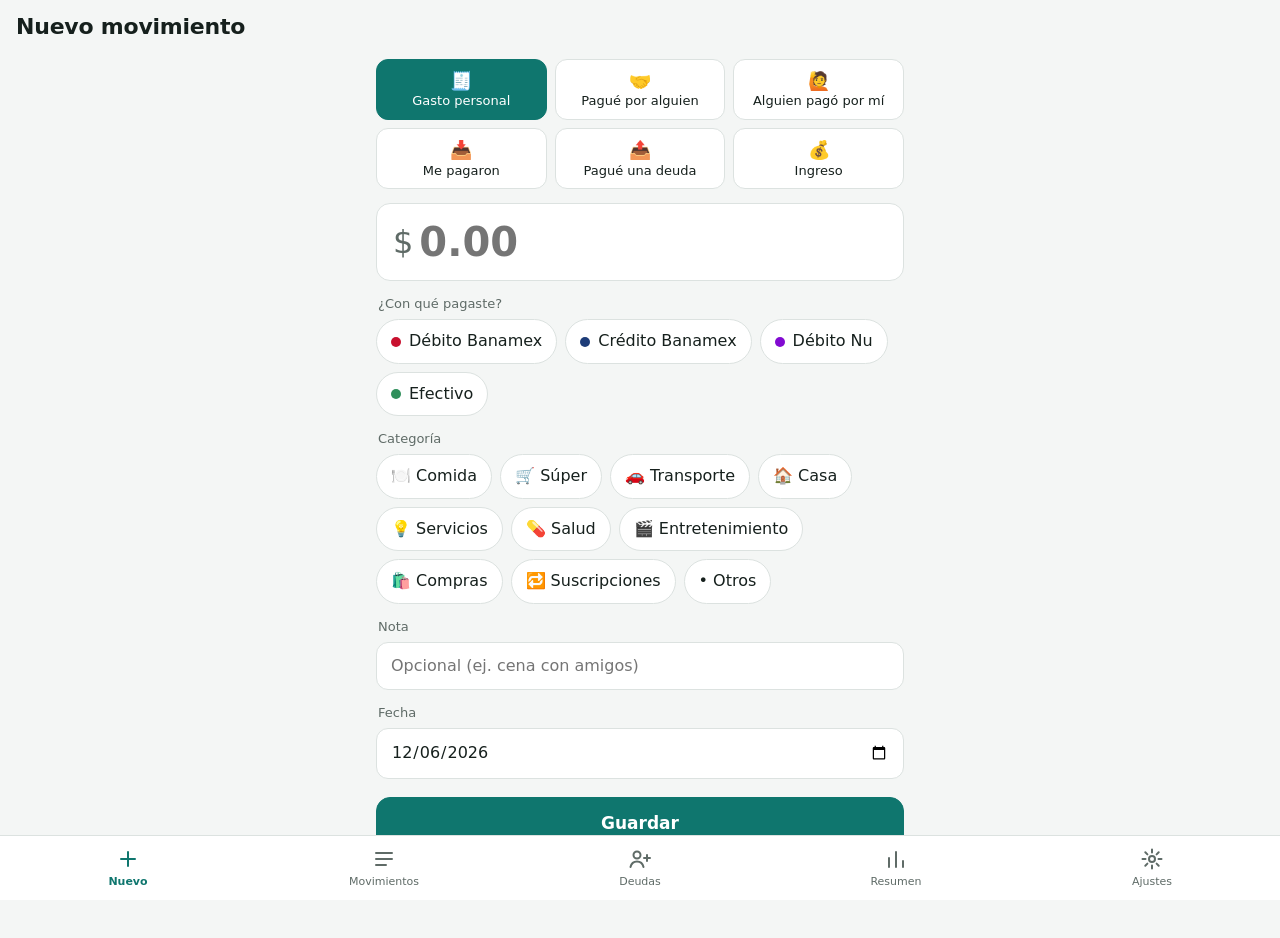
==== docs/index.html @ 3d006e3e "Agregar app Mis Finanzas (PWA) para registrar gastos, tarjetas y deudas Co-Authored-By: Claude Opus " ====
<!doctype html>
<html lang="es">
<head>
<meta charset="utf-8">
<meta name="viewport" content="width=device-width, initial-scale=1">
<meta name="robots" content="noindex, nofollow">
<title>Personal</title>
<meta http-equiv="refresh" content="0; url=finanzas/">
</head>
<body><a href="finanzas/">Abrir Mis Finanzas</a></body>
</html>
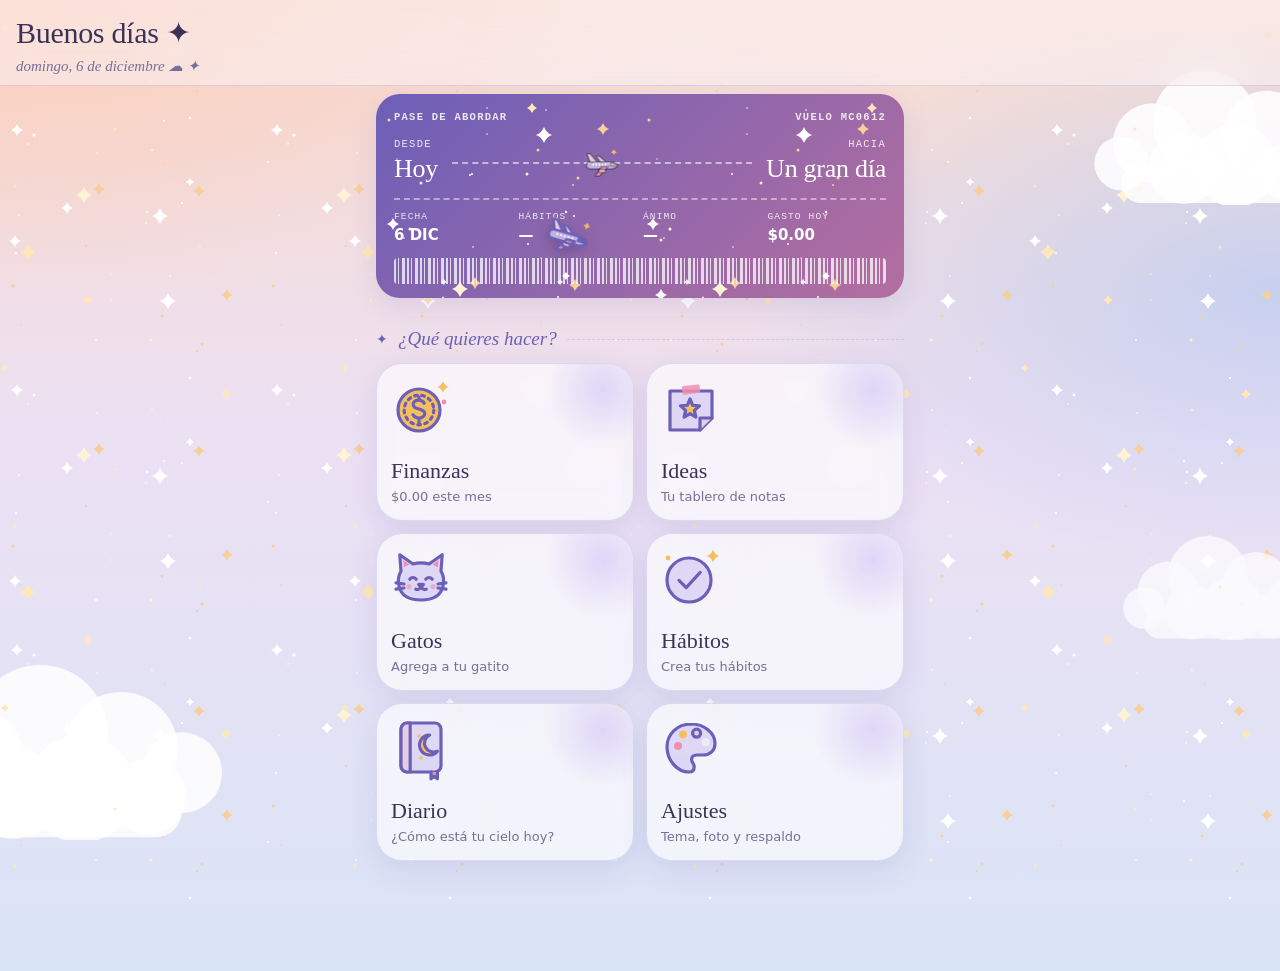
==== commit 7b2f2b41: "Convertir la app en Mi cielo: inicio con secciones, Ideas, Gatos, Hábitos y Diario - Pantalla de ini" ====
--- a/docs/index.html
+++ b/docs/index.html
@@ -1,11 +1,38 @@
 <!doctype html>
-<html lang="es">
+<html lang="es" data-root="./">
 <head>
 <meta charset="utf-8">
-<meta name="viewport" content="width=device-width, initial-scale=1">
+<meta name="viewport" content="width=device-width, initial-scale=1, viewport-fit=cover">
+<title>Mi cielo</title>
 <meta name="robots" content="noindex, nofollow">
-<title>Personal</title>
-<meta http-equiv="refresh" content="0; url=finanzas/">
+<meta name="theme-color" content="#efe6f3">
+<meta name="apple-mobile-web-app-capable" content="yes">
+<meta name="mobile-web-app-capable" content="yes">
+<meta name="apple-mobile-web-app-title" content="Mi cielo">
+<link rel="manifest" href="manifest.webmanifest">
+<link rel="icon" href="icon.svg" type="image/svg+xml">
+<link rel="apple-touch-icon" href="apple-touch-icon.png">
+<link rel="stylesheet" href="shared/base.css">
+<link rel="stylesheet" href="hub.css">
+<script src="shared/theme-early.js"></script>
 </head>
-<body><a href="finanzas/">Abrir Mis Finanzas</a></body>
+<body class="no-tabbar">
+<header class="topbar">
+  <div class="titles">
+    <h1 id="title">Hola</h1>
+    <p class="subtitle" id="subtitle"></p>
+  </div>
+</header>
+
+<main>
+  <section class="hero bp" id="hero" data-photo-card></section>
+
+  <h2>¿Qué quieres hacer?</h2>
+  <nav class="tiles" id="tiles" aria-label="Secciones"></nav>
+</main>
+
+<script src="shared/icons.js"></script>
+<script src="shared/core.js"></script>
+<script src="hub.js"></script>
+</body>
 </html>
--- a/docs/shared/base.css
+++ b/docs/shared/base.css
@@ -0,0 +1,711 @@
+/* ================= Temas =================
+   Cada tema define sus colores. "auto" usa Menta de día y
+   Medianoche si el iPhone está en modo oscuro (ver app.js). */
+:root,
+[data-theme="menta"] {
+  --bg: #eef7f4;
+  --glow-1: rgba(52, 211, 153, .28);
+  --glow-2: rgba(45, 212, 191, .22);
+  --surface: rgba(255, 255, 255, .82);
+  --surface-solid: #ffffff;
+  --surface-2: #e2f0eb;
+  --text: #12302a;
+  --muted: #557069;
+  --border: rgba(18, 48, 42, .10);
+  --accent: #0f766e;
+  --accent-2: #14917f;
+  --accent-contrast: #ffffff;
+  --accent-soft: #d3efe7;
+  --out: #b42318;
+  --in: #157f3d;
+  --warn: #9a5b00;
+  --shadow: 0 6px 24px rgba(15, 118, 110, .10);
+  color-scheme: light;
+}
+[data-theme="sakura"] {
+  --bg: #fff3f6;
+  --glow-1: rgba(249, 168, 192, .40);
+  --glow-2: rgba(253, 205, 170, .35);
+  --surface: rgba(255, 255, 255, .82);
+  --surface-solid: #ffffff;
+  --surface-2: #fde5ec;
+  --text: #3d1d2a;
+  --muted: #8a5d6d;
+  --border: rgba(61, 29, 42, .10);
+  --accent: #c93d68;
+  --accent-2: #e5658f;
+  --accent-contrast: #ffffff;
+  --accent-soft: #fde0e9;
+  --out: #b4233f;
+  --in: #2f7d4f;
+  --warn: #a35a00;
+  --shadow: 0 6px 24px rgba(201, 61, 104, .12);
+  color-scheme: light;
+}
+[data-theme="lavanda"] {
+  --bg: #f4f1fc;
+  --glow-1: rgba(196, 167, 245, .40);
+  --glow-2: rgba(165, 200, 250, .30);
+  --surface: rgba(255, 255, 255, .80);
+  --surface-solid: #ffffff;
+  --surface-2: #e9e3fa;
+  --text: #2a2342;
+  --muted: #6e6690;
+  --border: rgba(42, 35, 66, .10);
+  --accent: #6a49c9;
+  --accent-2: #8c6ce6;
+  --accent-contrast: #ffffff;
+  --accent-soft: #e7defb;
+  --out: #b42346;
+  --in: #22804f;
+  --warn: #9a5b00;
+  --shadow: 0 6px 24px rgba(106, 73, 201, .12);
+  color-scheme: light;
+}
+[data-theme="arena"] {
+  --bg: #f6efe4;
+  --glow-1: rgba(233, 169, 107, .30);
+  --glow-2: rgba(196, 180, 140, .30);
+  --surface: rgba(255, 251, 245, .85);
+  --surface-solid: #fffbf5;
+  --surface-2: #efe3d2;
+  --text: #3a2c20;
+  --muted: #7d6a58;
+  --border: rgba(58, 44, 32, .12);
+  --accent: #b0532c;
+  --accent-2: #cd7444;
+  --accent-contrast: #ffffff;
+  --accent-soft: #f4dfcc;
+  --out: #a8321c;
+  --in: #4f7a2e;
+  --warn: #8f5a00;
+  --shadow: 0 6px 24px rgba(120, 70, 30, .12);
+  color-scheme: light;
+}
+[data-theme="oceano"] {
+  --bg: #edf5fc;
+  --glow-1: rgba(79, 195, 232, .30);
+  --glow-2: rgba(120, 160, 245, .28);
+  --surface: rgba(255, 255, 255, .82);
+  --surface-solid: #ffffff;
+  --surface-2: #dcebf8;
+  --text: #102a40;
+  --muted: #557089;
+  --border: rgba(16, 42, 64, .10);
+  --accent: #1667ad;
+  --accent-2: #2289c8;
+  --accent-contrast: #ffffff;
+  --accent-soft: #d8e9f8;
+  --out: #b42318;
+  --in: #177a45;
+  --warn: #9a5b00;
+  --shadow: 0 6px 24px rgba(22, 103, 173, .12);
+  color-scheme: light;
+}
+[data-theme="medianoche"] {
+  --bg: #0f0c1d;
+  --glow-1: rgba(167, 139, 250, .22);
+  --glow-2: rgba(244, 114, 182, .16);
+  --surface: rgba(30, 25, 54, .80);
+  --surface-solid: #1c1733;
+  --surface-2: #2a2448;
+  --text: #ede9fc;
+  --muted: #a39dc6;
+  --border: rgba(237, 233, 252, .10);
+  --accent: #a78bfa;
+  --accent-2: #f472b6;
+  --accent-contrast: #170f2c;
+  --accent-soft: #2e2554;
+  --out: #fb7185;
+  --in: #4ade80;
+  --warn: #fbbf24;
+  --shadow: 0 6px 24px rgba(0, 0, 0, .35);
+  color-scheme: dark;
+}
+[data-theme="grafito"] {
+  --bg: #111315;
+  --glow-1: rgba(250, 204, 21, .10);
+  --glow-2: rgba(148, 163, 184, .10);
+  --surface: rgba(29, 32, 36, .85);
+  --surface-solid: #1d2024;
+  --surface-2: #2a2e33;
+  --text: #eceef0;
+  --muted: #9aa1a9;
+  --border: rgba(236, 238, 240, .09);
+  --accent: #facc15;
+  --accent-2: #fb923c;
+  --accent-contrast: #1a1405;
+  --accent-soft: #3a3418;
+  --out: #f87171;
+  --in: #4ade80;
+  --warn: #fbbf24;
+  --shadow: 0 6px 24px rgba(0, 0, 0, .4);
+  color-scheme: dark;
+}
+
+:root { --radius: 18px; --tabbar-h: 64px; }
+
+* { box-sizing: border-box; }
+html { -webkit-text-size-adjust: 100%; background: var(--bg); }
+body {
+  margin: 0;
+  min-height: 100vh;
+  background:
+    radial-gradient(60% 40% at 0% 0%, var(--glow-1), transparent 70%),
+    radial-gradient(50% 35% at 100% 10%, var(--glow-2), transparent 70%),
+    var(--bg);
+  background-attachment: fixed;
+  color: var(--text);
+  font: 16px/1.4 ui-rounded, "SF Pro Rounded", system-ui, -apple-system, "Segoe UI", Roboto, sans-serif;
+  -webkit-tap-highlight-color: transparent;
+  transition: background-color .3s, color .3s;
+}
+
+/* Foto de fondo (opcional, elegida por el usuario) */
+.photo-bg {
+  position: fixed; inset: 0; z-index: 0; pointer-events: none; display: none;
+  background: var(--photo) center / cover no-repeat;
+}
+.photo-bg::after { content: ""; position: absolute; inset: 0; background: var(--bg); opacity: var(--photo-veil, .65); }
+body.photo-on .photo-bg { display: block; }
+main { position: relative; z-index: 1; }
+
+.hero.photo {
+  background: linear-gradient(160deg, rgba(0,0,0,.50), rgba(0,0,0,.12) 70%), var(--photo) center / cover no-repeat;
+  color: #fff; text-shadow: 0 1px 8px rgba(0,0,0,.35);
+}
+.hero.photo::before, .hero.photo::after { display: none; }
+
+.photo-admin { display: grid; gap: 10px; }
+.photo-preview {
+  height: 150px; border-radius: var(--radius); border: 1px dashed var(--border);
+  background: var(--surface) var(--photo) center / cover no-repeat;
+  display: flex; align-items: center; justify-content: center; color: var(--muted); font-size: 14px;
+}
+.photo-admin .chips .chip { flex: 1; justify-content: center; }
+.photo-admin input[type="range"] { width: 100%; accent-color: var(--accent); }
+
+/* Tarjeta principal (inicio) */
+.hero {
+  position: relative; overflow: hidden;
+  background: linear-gradient(135deg, var(--accent), var(--accent-2));
+  color: var(--accent-contrast);
+  border-radius: 24px; padding: 18px 20px; margin: 4px 0 16px;
+  box-shadow: var(--shadow);
+}
+.hero::after {
+  content: ""; position: absolute; right: -40px; top: -40px; width: 160px; height: 160px;
+  border-radius: 50%; background: rgba(255, 255, 255, .14);
+}
+.hero::before {
+  content: ""; position: absolute; right: 40px; bottom: -60px; width: 120px; height: 120px;
+  border-radius: 50%; background: rgba(255, 255, 255, .08);
+}
+.hero .k { font-size: 14px; opacity: .85; }
+.hero .v { font-size: 34px; font-weight: 700; letter-spacing: -0.02em; font-variant-numeric: tabular-nums; margin: 2px 0 8px; }
+.hero .meta { display: flex; gap: 14px; flex-wrap: wrap; font-size: 14px; opacity: .92; position: relative; z-index: 1; }
+
+/* Selector de tema */
+.themes { display: grid; grid-template-columns: repeat(auto-fill, minmax(96px, 1fr)); gap: 10px; }
+.theme-opt {
+  border: 2px solid var(--border); background: var(--surface); border-radius: 16px;
+  padding: 10px 8px; display: flex; flex-direction: column; align-items: center; gap: 8px; font-size: 13px;
+}
+.theme-opt .sw { width: 100%; height: 44px; border-radius: 10px; box-shadow: inset 0 0 0 1px rgba(0,0,0,.06); }
+.theme-opt[aria-pressed="true"] { border-color: var(--accent); font-weight: 700; }
+button, input, select { font: inherit; color: inherit; }
+[hidden] { display: none !important; }
+
+.topbar {
+  position: sticky; top: 0; z-index: 5;
+  background: color-mix(in srgb, var(--bg) 70%, transparent);
+  -webkit-backdrop-filter: blur(16px); backdrop-filter: blur(16px);
+  padding: calc(env(safe-area-inset-top) + 12px) 16px 8px;
+}
+.topbar h1 { margin: 0; font-size: 26px; letter-spacing: -0.02em; }
+
+main {
+  max-width: 560px; margin: 0 auto;
+  padding: 4px 16px calc(var(--tabbar-h) + env(safe-area-inset-bottom) + 24px);
+}
+h2 { font-size: 15px; text-transform: uppercase; letter-spacing: .06em; color: var(--muted); margin: 28px 0 10px; }
+.muted { color: var(--muted); }
+.small { font-size: 13px; }
+
+/* Tipo de movimiento */
+.types { display: grid; grid-template-columns: repeat(3, 1fr); gap: 8px; margin: 4px 0 14px; }
+.type {
+  border: 1px solid var(--border); background: var(--surface); border-radius: 12px;
+  padding: 10px 6px; font-size: 13px; line-height: 1.2; text-align: center; min-height: 54px;
+}
+.type b { display: block; font-size: 18px; margin-bottom: 2px; font-weight: 400; }
+.type { box-shadow: var(--shadow); transition: transform .12s; }
+.type:active, .chip:active, .btn:active { transform: scale(.97); }
+.type[aria-checked="true"] { background: linear-gradient(135deg, var(--accent), var(--accent-2)); color: var(--accent-contrast); border-color: transparent; font-weight: 600; }
+
+/* Monto */
+.amount {
+  display: flex; align-items: center; gap: 6px;
+  background: var(--surface); border: 1px solid var(--border); border-radius: var(--radius);
+  padding: 10px 16px; margin-bottom: 14px; box-shadow: var(--shadow);
+}
+.amount .currency { font-size: 32px; color: var(--muted); }
+.amount input {
+  border: 0; outline: 0; background: transparent; width: 100%;
+  font-size: 40px; font-weight: 600; font-variant-numeric: tabular-nums; padding: 0;
+}
+
+.field { margin-bottom: 14px; }
+.label { display: block; font-size: 13px; color: var(--muted); margin: 0 0 6px 2px; }
+.field input, .field select, select {
+  width: 100%; background: var(--surface); border: 1px solid var(--border);
+  border-radius: 12px; padding: 12px 14px; min-height: 48px; outline: 0;
+}
+.field input:focus, select:focus, .amount:focus-within { border-color: var(--accent); }
+.hint { font-size: 13px; color: var(--muted); margin: 6px 2px 0; }
+
+.row { display: flex; gap: 8px; align-items: center; }
+.row input { flex: 1; min-width: 0; }
+
+.chips { display: flex; flex-wrap: wrap; gap: 8px; }
+.chip {
+  border: 1px solid var(--border); background: var(--surface); border-radius: 999px;
+  padding: 10px 14px; min-height: 44px; display: inline-flex; align-items: center; gap: 8px;
+  white-space: nowrap;
+}
+.chip[aria-pressed="true"] { background: var(--accent-soft); border-color: var(--accent); font-weight: 600; }
+.dot { width: 10px; height: 10px; border-radius: 50%; flex: none; }
+
+.btn {
+  display: block; width: 100%; border: 1px solid var(--border); background: var(--surface);
+  border-radius: var(--radius); padding: 14px; min-height: 50px; font-weight: 600; margin-top: 8px;
+}
+.btn.primary { background: linear-gradient(135deg, var(--accent), var(--accent-2)); color: var(--accent-contrast); border-color: transparent; font-size: 17px; margin-top: 18px; box-shadow: var(--shadow); }
+.btn.danger { color: var(--out); }
+.btn.small { display: inline-block; width: auto; padding: 8px 14px; min-height: 40px; margin: 0; font-size: 14px; }
+.link { border: 0; background: none; color: var(--accent); font-weight: 600; padding: 6px; }
+.stack { display: grid; gap: 0; }
+
+.edit-banner {
+  display: flex; justify-content: space-between; align-items: center;
+  background: var(--accent-soft); border-radius: 12px; padding: 6px 8px 6px 14px; margin-bottom: 12px; font-weight: 600;
+}
+
+/* Navegación de mes */
+.month-nav { display: flex; align-items: center; justify-content: space-between; margin-bottom: 10px; }
+.month-nav strong { font-size: 17px; }
+.month-nav strong::first-letter, .day::first-letter { text-transform: uppercase; }
+.month-nav button {
+  width: 44px; height: 44px; border-radius: 50%; border: 1px solid var(--border); background: var(--surface); font-size: 20px;
+}
+.filters { margin-bottom: 12px; }
+
+/* Lista */
+.day { font-size: 13px; color: var(--muted); margin: 16px 2px 6px; }
+.list { background: var(--surface); border: 1px solid var(--border); border-radius: var(--radius); overflow: hidden; box-shadow: var(--shadow); }
+.item {
+  display: flex; gap: 12px; align-items: center; width: 100%; text-align: left;
+  padding: 12px 14px; border: 0; background: none; border-top: 1px solid var(--border);
+}
+.item:first-child { border-top: 0; }
+.item .main { flex: 1; min-width: 0; }
+.item .t { font-weight: 600; overflow: hidden; text-overflow: ellipsis; white-space: nowrap; }
+.item .s { font-size: 13px; color: var(--muted); overflow: hidden; text-overflow: ellipsis; white-space: nowrap; }
+.item .amt { font-weight: 600; font-variant-numeric: tabular-nums; text-align: right; white-space: nowrap; }
+.item .amt small { display: block; font-weight: 400; font-size: 12px; color: var(--muted); }
+.out { color: var(--out); }
+.in { color: var(--in); }
+.neutral { color: var(--warn); }
+.empty { text-align: center; color: var(--muted); padding: 40px 16px; }
+
+/* Totales y tarjetas de resumen */
+.totals { display: grid; grid-template-columns: 1fr 1fr; gap: 8px; margin-bottom: 14px; }
+.stat { background: var(--surface); border: 1px solid var(--border); border-radius: var(--radius); padding: 12px 14px; box-shadow: var(--shadow); }
+.stat .k { font-size: 13px; color: var(--muted); }
+.stat .v { font-size: 22px; font-weight: 700; font-variant-numeric: tabular-nums; margin-top: 2px; }
+.stat.wide { grid-column: 1 / -1; }
+
+.bars { background: var(--surface); border: 1px solid var(--border); border-radius: var(--radius); padding: 6px 14px 12px; box-shadow: var(--shadow); }
+.bar { margin-top: 10px; }
+.bar .top { display: flex; justify-content: space-between; gap: 8px; font-size: 14px; }
+.bar .top span:last-child { font-variant-numeric: tabular-nums; font-weight: 600; }
+.bar .track { height: 8px; background: var(--surface-2); border-radius: 4px; margin-top: 4px; overflow: hidden; }
+.bar .fill { height: 100%; background: linear-gradient(90deg, var(--accent), var(--accent-2)); border-radius: 4px; }
+
+.person-actions { display: flex; gap: 8px; padding: 0 14px 12px; flex-wrap: wrap; }
+
+/* Admin de tarjetas */
+.card-row { display: flex; gap: 8px; align-items: center; padding: 10px 12px; border-top: 1px solid var(--border); }
+.card-row:first-child { border-top: 0; }
+.card-row input[type="text"] { flex: 1; min-width: 0; border: 1px solid var(--border); background: var(--surface-2); border-radius: 10px; padding: 8px 10px; min-height: 40px; }
+.card-row select { width: 96px; flex: none; min-height: 40px; padding: 6px 8px; border-radius: 10px; }
+.card-row input[type="color"] { width: 40px; height: 40px; padding: 0; border: 0; background: none; flex: none; }
+.icon-btn { width: 40px; height: 40px; flex: none; border: 1px solid var(--border); background: var(--surface); border-radius: 10px; color: var(--out); font-size: 18px; }
+
+/* Barra inferior */
+.tabbar {
+  position: fixed; left: 0; right: 0; bottom: 0; z-index: 10;
+  display: grid; grid-template-columns: repeat(5, 1fr);
+  background: color-mix(in srgb, var(--surface-solid) 78%, transparent);
+  -webkit-backdrop-filter: blur(20px) saturate(1.4); backdrop-filter: blur(20px) saturate(1.4);
+  border-top: 1px solid var(--border);
+  padding-bottom: env(safe-area-inset-bottom);
+}
+.tabbar button {
+  height: var(--tabbar-h); border: 0; background: none; color: var(--muted);
+  display: flex; flex-direction: column; align-items: center; justify-content: center; gap: 3px; font-size: 11px;
+}
+.tabbar svg { width: 24px; height: 24px; fill: none; stroke: currentColor; stroke-width: 2; stroke-linecap: round; stroke-linejoin: round; }
+.tabbar button[aria-current="page"] { color: var(--accent); font-weight: 600; }
+
+.toast {
+  position: fixed; left: 50%; bottom: calc(var(--tabbar-h) + env(safe-area-inset-bottom) + 16px);
+  transform: translateX(-50%) translateY(20px); opacity: 0; pointer-events: none;
+  background: var(--text); color: var(--surface-solid); padding: 10px 18px; border-radius: 999px; font-weight: 600;
+  transition: opacity .2s, transform .2s; z-index: 20; max-width: calc(100% - 32px); text-align: center;
+}
+.toast.show { opacity: 1; transform: translateX(-50%) translateY(0); }
+
+
+/* =========================================================
+   Estilo "journal": temas Cielo y Noche estrellada
+   Nubes y estrellas dibujadas en SVG (funcionan sin internet).
+   ========================================================= */
+[data-theme="cielo"] {
+  --bg: #efe6f3;
+  --glow-1: rgba(255, 196, 170, .60);
+  --glow-2: rgba(166, 196, 245, .55);
+  --surface: rgba(255, 255, 255, .62);
+  --surface-solid: #fbf7fc;
+  --surface-2: rgba(236, 228, 246, .9);
+  --text: #3a3358;
+  --muted: #776f97;
+  --border: rgba(108, 95, 184, .18);
+  --accent: #6c5fb8;
+  --accent-2: #b46e9f;
+  --accent-contrast: #ffffff;
+  --accent-soft: rgba(214, 204, 245, .75);
+  --out: #b23a5e;
+  --in: #2f7d62;
+  --warn: #a05a1c;
+  --shadow: 0 8px 28px rgba(108, 95, 184, .14);
+  --stars: url("data:image/svg+xml,%3Csvg xmlns='http://www.w3.org/2000/svg' width='260' height='260'%3E%3Ccircle cx='86' cy='246' r='1' fill='%23f6cf9a'/%3E%3Ccircle cx='170' cy='16' r='0.8' fill='%23ffffff'/%3E%3Ccircle cx='97' cy='153' r='0.8' fill='%23ffffff'/%3E%3Ccircle cx='13' cy='26' r='1.5' fill='%23f6cf9a'/%3E%3Ccircle cx='21' cy='65' r='0.8' fill='%23f6cf9a'/%3E%3Ccircle cx='19' cy='215' r='0.8' fill='%23ffffff'/%3E%3Ccircle cx='165' cy='164' r='0.8' fill='%23f6cf9a'/%3E%3Ccircle cx='16' cy='253' r='1' fill='%23ffffff'/%3E%3Ccircle cx='146' cy='223' r='1' fill='%23fff3d6'/%3E%3Ccircle cx='111' cy='40' r='0.8' fill='%23fff3d6'/%3E%3Ccircle cx='147' cy='212' r='1' fill='%23ffffff'/%3E%3Ccircle cx='152' cy='150' r='1' fill='%23fff3d6'/%3E%3Ccircle cx='28' cy='144' r='0.8' fill='%23ffffff'/%3E%3Ccircle cx='162' cy='56' r='1.5' fill='%23f6cf9a'/%3E%3Ccircle cx='202' cy='84' r='1.5' fill='%23f6cf9a'/%3E%3Ccircle cx='96' cy='80' r='1' fill='%23ffffff'/%3E%3Ccircle cx='182' cy='203' r='1' fill='%23ffffff'/%3E%3Ccircle cx='151' cy='80' r='1.5' fill='%23fff3d6'/%3E%3Ccircle cx='190' cy='118' r='1.2' fill='%23ffffff'/%3E%3Ccircle cx='34' cy='135' r='1.5' fill='%23ffffff'/%3E%3Ccircle cx='197' cy='91' r='1' fill='%23f6cf9a'/%3E%3Ccircle cx='111' cy='14' r='0.8' fill='%23fff3d6'/%3E%3Cpath d='M99 183 Q100.68 187.32 105 189 Q100.68 190.68 99 195 Q97.32 190.68 93 189 Q97.32 187.32 99 183Z' fill='%23f6cf9a'/%3E%3Cpath d='M160 208 Q162.24 213.76 168 216 Q162.24 218.24 160 224 Q157.76 218.24 152 216 Q157.76 213.76 160 208Z' fill='%23ffffff'/%3E%3Cpath d='M227 29 Q228.68 33.32 233 35 Q228.68 36.68 227 41 Q225.32 36.68 221 35 Q225.32 33.32 227 29Z' fill='%23f6cf9a'/%3E%3Cpath d='M190 178 Q191.12 180.88 194 182 Q191.12 183.12 190 186 Q188.88 183.12 186 182 Q188.88 180.88 190 178Z' fill='%23ffffff'/%3E%3Cpath d='M199 185 Q200.68 189.32 205 191 Q200.68 192.68 199 197 Q197.32 192.68 193 191 Q197.32 189.32 199 185Z' fill='%23f6cf9a'/%3E%3Cpath d='M84 187 Q86.24 192.76 92 195 Q86.24 197.24 84 203 Q81.76 197.24 76 195 Q81.76 192.76 84 187Z' fill='%23fff3d6'/%3E%3Cpath d='M17 124 Q18.68 128.32 23 130 Q18.68 131.68 17 136 Q15.32 131.68 11 130 Q15.32 128.32 17 124Z' fill='%23ffffff'/%3E%3Cpath d='M168 33 Q170.24 38.76 176 41 Q170.24 43.24 168 49 Q165.76 43.24 160 41 Q165.76 38.76 168 33Z' fill='%23ffffff'/%3E%3Cpath d='M67 202 Q68.68 206.32 73 208 Q68.68 209.68 67 214 Q65.32 209.68 61 208 Q65.32 206.32 67 202Z' fill='%23ffffff'/%3E%3C/svg%3E");
+  --twinkle: url("data:image/svg+xml,%3Csvg xmlns='http://www.w3.org/2000/svg' width='340' height='340'%3E%3Ccircle cx='130' cy='207' r='1.5' fill='%23ffe7b8'/%3E%3Ccircle cx='45' cy='89' r='1.5' fill='%23ffe7b8'/%3E%3Ccircle cx='285' cy='146' r='1' fill='%23ffe7b8'/%3E%3Ccircle cx='285' cy='146' r='1.5' fill='%23ffe7b8'/%3E%3Ccircle cx='198' cy='122' r='1' fill='%23ffffff'/%3E%3Ccircle cx='94' cy='81' r='1' fill='%23ffffff'/%3E%3Cpath d='M18 255 Q19.4 258.6 23 260 Q19.4 261.4 18 265 Q16.6 261.4 13 260 Q16.6 258.6 18 255Z' fill='%23ffe7b8'/%3E%3Cpath d='M156 9 Q157.4 12.6 161 14 Q157.4 15.4 156 19 Q154.6 15.4 151 14 Q154.6 12.6 156 9Z' fill='%23ffe7b8'/%3E%3Cpath d='M285 195 Q286.68 199.32 291 201 Q286.68 202.68 285 207 Q283.32 202.68 279 201 Q283.32 199.32 285 195Z' fill='%23ffffff'/%3E%3Cpath d='M275 324 Q276.12 326.88 279 328 Q276.12 329.12 275 332 Q273.88 329.12 271 328 Q273.88 326.88 275 324Z' fill='%23ffe7b8'/%3E%3Cpath d='M298 204 Q300.24 209.76 306 212 Q300.24 214.24 298 220 Q295.76 214.24 290 212 Q295.76 209.76 298 204Z' fill='%23ffe7b8'/%3E%3C/svg%3E");
+  --cloud: url("data:image/svg+xml,%3Csvg xmlns='http://www.w3.org/2000/svg' viewBox='0 0 250 130'%3E%3Cg fill='%23ffffff' fill-opacity='0.85'%3E%3Ccircle cx='60' cy='70' r='38'/%3E%3Ccircle cx='110' cy='50' r='50'/%3E%3Ccircle cx='170' cy='62' r='42'/%3E%3Ccircle cx='215' cy='80' r='30'/%3E%3Ccircle cx='30' cy='90' r='26'/%3E%3Ccircle cx='140' cy='92' r='40'/%3E%3Ccircle cx='90' cy='95' r='34'/%3E%3Ccircle cx='190' cy='98' r='28'/%3E%3Crect x='30' y='90' width='185' height='38' rx='19'/%3E%3C/g%3E%3C/svg%3E");
+  color-scheme: light;
+}
+[data-theme="nocheestrellada"] {
+  --bg: #131936;
+  --glow-1: rgba(160, 140, 255, .28);
+  --glow-2: rgba(246, 201, 154, .16);
+  --surface: rgba(32, 39, 82, .62);
+  --surface-solid: #1d2350;
+  --surface-2: rgba(44, 52, 104, .9);
+  --text: #eef0ff;
+  --muted: #a9b0da;
+  --border: rgba(217, 204, 255, .16);
+  --accent: #f3c894;
+  --accent-2: #c9b2ff;
+  --accent-contrast: #1a1838;
+  --accent-soft: rgba(243, 200, 148, .18);
+  --out: #ff8fa3;
+  --in: #7fe0b0;
+  --warn: #f6c99a;
+  --shadow: 0 8px 28px rgba(0, 0, 0, .35);
+  --stars: url("data:image/svg+xml,%3Csvg xmlns='http://www.w3.org/2000/svg' width='260' height='260'%3E%3Ccircle cx='104' cy='30' r='1.5' fill='%23d9ccff'/%3E%3Ccircle cx='19' cy='52' r='0.8' fill='%23fff1cf'/%3E%3Ccircle cx='116' cy='45' r='0.8' fill='%23f6c99a'/%3E%3Ccircle cx='157' cy='17' r='0.8' fill='%23ffffff'/%3E%3Ccircle cx='149' cy='42' r='0.8' fill='%23f6c99a'/%3E%3Ccircle cx='161' cy='10' r='0.8' fill='%23fff1cf'/%3E%3Ccircle cx='161' cy='100' r='1' fill='%23f6c99a'/%3E%3Ccircle cx='248' cy='92' r='1.2' fill='%23d9ccff'/%3E%3Ccircle cx='35' cy='33' r='1.5' fill='%23d9ccff'/%3E%3Ccircle cx='126' cy='127' r='1.2' fill='%23ffffff'/%3E%3Ccircle cx='40' cy='30' r='1.2' fill='%23f6c99a'/%3E%3Ccircle cx='126' cy='216' r='1' fill='%23ffffff'/%3E%3Ccircle cx='56' cy='247' r='1.2' fill='%23fff1cf'/%3E%3Ccircle cx='180' cy='143' r='0.8' fill='%23f6c99a'/%3E%3Ccircle cx='254' cy='168' r='0.8' fill='%23f6c99a'/%3E%3Ccircle cx='136' cy='97' r='1' fill='%23f6c99a'/%3E%3Ccircle cx='201' cy='61' r='1.2' fill='%23fff1cf'/%3E%3Ccircle cx='160' cy='211' r='1' fill='%23fff1cf'/%3E%3Ccircle cx='213' cy='106' r='1' fill='%23fff1cf'/%3E%3Ccircle cx='136' cy='130' r='1.2' fill='%23ffffff'/%3E%3Ccircle cx='11' cy='206' r='1.2' fill='%23d9ccff'/%3E%3Ccircle cx='70' cy='53' r='1.2' fill='%23d9ccff'/%3E%3Ccircle cx='210' cy='243' r='1.2' fill='%23f6c99a'/%3E%3Ccircle cx='24' cy='60' r='0.8' fill='%23fff1cf'/%3E%3Ccircle cx='124' cy='54' r='1.2' fill='%23fff1cf'/%3E%3Ccircle cx='127' cy='163' r='0.8' fill='%23d9ccff'/%3E%3Ccircle cx='236' cy='171' r='1.2' fill='%23ffffff'/%3E%3Ccircle cx='217' cy='173' r='0.8' fill='%23d9ccff'/%3E%3Ccircle cx='204' cy='186' r='1' fill='%23d9ccff'/%3E%3Ccircle cx='231' cy='49' r='1.5' fill='%23f6c99a'/%3E%3Ccircle cx='26' cy='209' r='1.5' fill='%23d9ccff'/%3E%3Ccircle cx='106' cy='194' r='0.8' fill='%23fff1cf'/%3E%3Ccircle cx='47' cy='36' r='0.8' fill='%23fff1cf'/%3E%3Ccircle cx='155' cy='235' r='1.5' fill='%23fff1cf'/%3E%3Ccircle cx='160' cy='215' r='1.5' fill='%23f6c99a'/%3E%3Ccircle cx='43' cy='144' r='1' fill='%23ffffff'/%3E%3Ccircle cx='7' cy='208' r='0.8' fill='%23fff1cf'/%3E%3Ccircle cx='115' cy='256' r='1' fill='%23fff1cf'/%3E%3Ccircle cx='11' cy='68' r='1' fill='%23f6c99a'/%3E%3Ccircle cx='132' cy='65' r='1.2' fill='%23f6c99a'/%3E%3Cpath d='M151 114 Q152.4 117.6 156 119 Q152.4 120.4 151 124 Q149.6 120.4 146 119 Q149.6 117.6 151 114Z' fill='%23ffffff'/%3E%3Cpath d='M244 195 Q245.68 199.32 250 201 Q245.68 202.68 244 207 Q242.32 202.68 238 201 Q242.32 199.32 244 195Z' fill='%23d9ccff'/%3E%3Cpath d='M181 153 Q183.24 158.76 189 161 Q183.24 163.24 181 169 Q178.76 163.24 173 161 Q178.76 158.76 181 153Z' fill='%23fff1cf'/%3E%3Cpath d='M148 46 Q149.12 48.88 152 50 Q149.12 51.12 148 54 Q146.88 51.12 144 50 Q146.88 48.88 148 46Z' fill='%23d9ccff'/%3E%3Cpath d='M210 54 Q211.12 56.88 214 58 Q211.12 59.12 210 62 Q208.88 59.12 206 58 Q208.88 56.88 210 54Z' fill='%23fff1cf'/%3E%3Cpath d='M56 40 Q58.24 45.76 64 48 Q58.24 50.24 56 56 Q53.76 50.24 48 48 Q53.76 45.76 56 40Z' fill='%23ffffff'/%3E%3Cpath d='M154 21 Q155.68 25.32 160 27 Q155.68 28.68 154 33 Q152.32 28.68 148 27 Q152.32 25.32 154 21Z' fill='%23d9ccff'/%3E%3Cpath d='M212 206 Q213.12 208.88 216 210 Q213.12 211.12 212 214 Q210.88 211.12 208 210 Q210.88 208.88 212 206Z' fill='%23ffffff'/%3E%3Cpath d='M75 54 Q76.68 58.32 81 60 Q76.68 61.68 75 66 Q73.32 61.68 69 60 Q73.32 58.32 75 54Z' fill='%23ffffff'/%3E%3Cpath d='M209 29 Q211.24 34.76 217 37 Q211.24 39.24 209 45 Q206.76 39.24 201 37 Q206.76 34.76 209 29Z' fill='%23ffffff'/%3E%3C/svg%3E");
+  --twinkle: url("data:image/svg+xml,%3Csvg xmlns='http://www.w3.org/2000/svg' width='340' height='340'%3E%3Ccircle cx='36' cy='230' r='1.2' fill='%23fff6dc'/%3E%3Ccircle cx='145' cy='235' r='1.5' fill='%23fff6dc'/%3E%3Ccircle cx='271' cy='136' r='1' fill='%23ffffff'/%3E%3Ccircle cx='74' cy='217' r='0.8' fill='%23ffffff'/%3E%3Ccircle cx='230' cy='165' r='0.8' fill='%23fff6dc'/%3E%3Ccircle cx='223' cy='41' r='1' fill='%23ffffff'/%3E%3Ccircle cx='66' cy='83' r='1.2' fill='%23fff6dc'/%3E%3Ccircle cx='133' cy='74' r='1.5' fill='%23fff6dc'/%3E%3Ccircle cx='52' cy='207' r='1.5' fill='%23fff6dc'/%3E%3Ccircle cx='118' cy='86' r='1.5' fill='%23ffffff'/%3E%3Cpath d='M185 222 Q186.4 225.6 190 227 Q186.4 228.4 185 232 Q183.6 228.4 180 227 Q183.6 225.6 185 222Z' fill='%23ffffff'/%3E%3Cpath d='M175 53 Q176.68 57.32 181 59 Q176.68 60.68 175 65 Q173.32 60.68 169 59 Q173.32 57.32 175 53Z' fill='%23fff6dc'/%3E%3Cpath d='M185 287 Q187.24 292.76 193 295 Q187.24 297.24 185 303 Q182.76 297.24 177 295 Q182.76 292.76 185 287Z' fill='%23ffffff'/%3E%3Cpath d='M21 202 Q22.68 206.32 27 208 Q22.68 209.68 21 214 Q19.32 209.68 15 208 Q19.32 206.32 21 202Z' fill='%23ffffff'/%3E%3Cpath d='M274 40 Q275.12 42.88 278 44 Q275.12 45.12 274 48 Q272.88 45.12 270 44 Q272.88 42.88 274 40Z' fill='%23fff6dc'/%3E%3Cpath d='M65 49 Q66.68 53.32 71 55 Q66.68 56.68 65 61 Q63.32 56.68 59 55 Q63.32 53.32 65 49Z' fill='%23ffffff'/%3E%3C/svg%3E");
+  --cloud: url("data:image/svg+xml,%3Csvg xmlns='http://www.w3.org/2000/svg' viewBox='0 0 250 130'%3E%3Cg fill='%23c9c4ff' fill-opacity='0.1'%3E%3Ccircle cx='60' cy='70' r='38'/%3E%3Ccircle cx='110' cy='50' r='50'/%3E%3Ccircle cx='170' cy='62' r='42'/%3E%3Ccircle cx='215' cy='80' r='30'/%3E%3Ccircle cx='30' cy='90' r='26'/%3E%3Ccircle cx='140' cy='92' r='40'/%3E%3Ccircle cx='90' cy='95' r='34'/%3E%3Ccircle cx='190' cy='98' r='28'/%3E%3Crect x='30' y='90' width='185' height='38' rx='19'/%3E%3C/g%3E%3C/svg%3E");
+  color-scheme: dark;
+}
+[data-theme="cielo"] body {
+  background:
+    radial-gradient(70% 45% at 0% 0%, var(--glow-1), transparent 70%),
+    radial-gradient(60% 40% at 100% 30%, var(--glow-2), transparent 70%),
+    linear-gradient(180deg, #f8dccf 0%, #ece0f3 45%, #d9e4f6 100%);
+}
+[data-theme="nocheestrellada"] body {
+  background:
+    radial-gradient(70% 45% at 0% 0%, var(--glow-1), transparent 70%),
+    radial-gradient(60% 40% at 100% 70%, var(--glow-2), transparent 70%),
+    linear-gradient(180deg, #0f1430 0%, #1b2150 60%, #2a2763 100%);
+}
+
+/* Capa de cielo: estrellas + nubes */
+.sky { position: fixed; inset: 0; z-index: 0; pointer-events: none; display: none; overflow: hidden; }
+[data-style="journal"] .sky { display: block; }
+.sky::before, .sky::after { content: ""; position: absolute; inset: 0; }
+.sky::before { background-image: var(--stars); background-size: 260px 260px; }
+.sky::after { background-image: var(--twinkle); background-size: 340px 340px; background-position: 70px 40px; animation: twinkle 3.5s ease-in-out infinite alternate; }
+.sky i { position: absolute; display: block; background: var(--cloud) center / contain no-repeat; }
+.sky i:nth-child(1) { width: 260px; height: 135px; right: -70px; top: 70px; }
+.sky i:nth-child(2) { width: 340px; height: 175px; left: -110px; bottom: 60px; }
+.sky i:nth-child(3) { width: 200px; height: 105px; right: -40px; bottom: 260px; opacity: .8; }
+@keyframes twinkle { from { opacity: .25; } to { opacity: 1; } }
+@media (prefers-reduced-motion: reduce) { .sky::after { animation: none; } }
+
+/* Tipografía de diario */
+[data-style="journal"] { --serif: ui-serif, "New York", "Iowan Old Style", Georgia, serif; }
+[data-style="journal"] .topbar h1 { font-family: var(--serif); font-weight: 500; font-size: 30px; letter-spacing: -0.01em; }
+.subtitle { display: none; }
+[data-style="journal"] .subtitle { display: block; margin: 2px 0 0; font-family: var(--serif); font-style: italic; color: var(--muted); font-size: 15px; }
+[data-style="journal"] h2 {
+  font-family: var(--serif); font-style: italic; font-weight: 500; text-transform: none; letter-spacing: 0;
+  font-size: 19px; color: var(--accent); display: flex; align-items: center; gap: 10px;
+}
+[data-style="journal"] h2::before { content: "✦"; font-style: normal; font-size: 14px; }
+[data-style="journal"] h2::after { content: ""; flex: 1; border-top: 1px dashed var(--border); }
+[data-style="journal"] .label,
+[data-style="journal"] .day { font-family: var(--serif); font-style: italic; font-size: 14px; }
+[data-style="journal"] .month-nav strong { font-family: var(--serif); font-weight: 500; font-size: 20px; }
+[data-style="journal"] .amount input,
+[data-style="journal"] .amount .currency,
+[data-style="journal"] .stat .v,
+[data-style="journal"] .hero .v { font-family: var(--serif); font-weight: 500; }
+
+/* Tarjetas como de vidrio */
+[data-style="journal"] .list,
+[data-style="journal"] .stat,
+[data-style="journal"] .bars,
+[data-style="journal"] .amount,
+[data-style="journal"] .type,
+[data-style="journal"] .chip,
+[data-style="journal"] .btn:not(.primary),
+[data-style="journal"] .theme-opt,
+[data-style="journal"] .field input,
+[data-style="journal"] select {
+  -webkit-backdrop-filter: blur(12px); backdrop-filter: blur(12px);
+}
+[data-style="journal"] .list, [data-style="journal"] .stat, [data-style="journal"] .bars { border-radius: 22px; }
+[data-style="journal"] .topbar { background: color-mix(in srgb, var(--surface-solid) 45%, transparent); -webkit-backdrop-filter: blur(18px); backdrop-filter: blur(18px); border-bottom: 1px solid var(--border); }
+
+/* Tarjeta de inicio con estrellas y luna */
+[data-style="journal"] .hero:not(.photo) {
+  background: var(--twinkle), var(--stars), linear-gradient(135deg, var(--accent), var(--accent-2));
+  background-size: 340px, 260px, auto;
+}
+[data-style="journal"] .hero::before { display: none; }
+[data-style="journal"] .hero::after {
+  content: "☾"; background: none; width: auto; height: auto; border-radius: 0;
+  top: 10px; right: 18px; font-size: 34px; opacity: .9; font-family: var(--serif);
+}
+[data-style="journal"] .hero .k { font-family: var(--serif); font-style: italic; font-size: 16px; }
+
+/* =========================================================
+   Iconos propios (ver icons.js)
+   ========================================================= */
+:root {
+  --ic-fill: var(--accent-soft);
+  --ic-fill-2: color-mix(in srgb, var(--accent-2) 30%, var(--surface-solid));
+  --ic-line: var(--accent);
+  --ic-spark: #f5bf5f;
+  --ic-heart: #ef8fae;
+  --ic-cloud: color-mix(in srgb, var(--accent) 12%, #ffffff);
+}
+[data-theme="medianoche"], [data-theme="grafito"], [data-theme="nocheestrellada"] {
+  --ic-fill-2: color-mix(in srgb, var(--accent-2) 38%, var(--surface-solid));
+  --ic-cloud: color-mix(in srgb, var(--accent) 22%, var(--surface-solid));
+  --ic-fill: color-mix(in srgb, var(--accent) 22%, var(--surface-solid));
+}
+.ic { width: 28px; height: 28px; display: block; overflow: visible; flex: none; }
+.ic .f { fill: var(--ic-fill); }
+.ic .a { fill: var(--ic-fill-2); }
+.ic .s { fill: var(--ic-spark); }
+.ic .h { fill: var(--ic-heart); }
+.ic .c { fill: var(--ic-cloud); }
+.ic .o, .ic .l, .ic .lw { stroke: var(--ic-line); stroke-width: 1.6; stroke-linecap: round; stroke-linejoin: round; }
+.ic .l, .ic .lw { fill: none; }
+.ic .lw { stroke: #fff; stroke-width: 2.3; }
+
+.type .ic { width: 36px; height: 36px; margin: 0 auto 6px; }
+.type[aria-checked="true"] .ic { filter: drop-shadow(0 3px 5px rgba(0, 0, 0, .18)); }
+.chip .ic { width: 22px; height: 22px; }
+.bar .top .ic { width: 20px; height: 20px; display: inline-block; vertical-align: -4px; margin-right: 6px; }
+.bubble {
+  position: relative; width: 44px; height: 44px; border-radius: 15px; flex: none;
+  background: var(--surface-2); display: grid; place-items: center;
+}
+.bubble .ic { width: 30px; height: 30px; }
+.bubble .dot { position: absolute; right: -2px; bottom: -2px; width: 12px; height: 12px; border: 2px solid var(--surface-solid); }
+.tabbar .ic { width: 27px; height: 27px; transition: filter .25s, transform .25s; }
+.tabbar button:not([aria-current="page"]) .ic { filter: saturate(.2) opacity(.6); }
+.tabbar button[aria-current="page"] .ic { transform: translateY(-2px); }
+
+/* =========================================================
+   Animaciones
+   ========================================================= */
+@keyframes pop { 0% { transform: scale(.6) rotate(-12deg); } 55% { transform: scale(1.25) rotate(8deg); } 100% { transform: none; } }
+@keyframes wiggle { 0%, 100% { transform: none; } 25% { transform: rotate(-16deg) scale(1.2); } 60% { transform: rotate(10deg) scale(1.05); } }
+@keyframes bounce { 0% { transform: translateY(-2px); } 35% { transform: translateY(-9px) scale(1.15); } 65% { transform: translateY(0) scale(.95); } 100% { transform: translateY(-2px); } }
+@keyframes rise { from { opacity: 0; transform: translateY(14px); } to { opacity: 1; transform: none; } }
+@keyframes viewIn { from { opacity: 0; transform: translateY(12px); } to { opacity: 1; transform: none; } }
+@keyframes rock { 0%, 100% { transform: rotate(-8deg); } 50% { transform: rotate(8deg) translateY(-3px); } }
+@keyframes floaty { 0% { transform: translateY(8px) scale(.4); opacity: 0; } 30% { opacity: 1; } 100% { transform: translateY(-34px) scale(1); opacity: 0; } }
+@keyframes shine { from { transform: translateX(-150%) skewX(-20deg); } to { transform: translateX(350%) skewX(-20deg); } }
+@keyframes heroBump { 0% { transform: scale(1); } 35% { transform: scale(1.035); } 100% { transform: scale(1); } }
+@keyframes celebIn {
+  0% { opacity: 0; transform: scale(.5) translateY(20px); }
+  14% { opacity: 1; transform: scale(1.08); }
+  24% { transform: scale(1); }
+  78% { opacity: 1; transform: scale(1); }
+  100% { opacity: 0; transform: scale(.96) translateY(-14px); }
+}
+@keyframes spinIn { from { transform: rotate(-200deg) scale(.2); } to { transform: none; } }
+
+.type.just .ic { animation: pop .55s cubic-bezier(.3, 1.6, .5, 1); }
+.chip.just .ic, .chip.just .dot { animation: wiggle .5s ease-out; }
+.chip.just { animation: pop .4s cubic-bezier(.3, 1.6, .5, 1); }
+.tabbar button.just .ic { animation: bounce .5s ease-out; }
+.theme-opt.just .sw { animation: pop .5s cubic-bezier(.3, 1.6, .5, 1); }
+.view.enter { animation: viewIn .38s ease-out; }
+.list .item { animation: rise .42s ease-out both; animation-delay: calc(var(--i, 0) * 45ms); }
+.stat, .bars { animation: rise .45s ease-out both; }
+.totals .stat:nth-child(2) { animation-delay: .06s; }
+.totals .stat:nth-child(3) { animation-delay: .12s; }
+.totals .stat:nth-child(4) { animation-delay: .18s; }
+
+/* Tarjeta de inicio: luna que se mece, estrellitas que flotan, brillo */
+.hero .moon { position: absolute; top: 12px; right: 16px; width: 46px; height: 46px; z-index: 1; animation: rock 5s ease-in-out infinite; transform-origin: 60% 60%; }
+.hero .moon .ic { width: 46px; height: 46px; --ic-line: rgba(0, 0, 0, .18); }
+[data-style="journal"] .hero::after { content: none; }
+.hero .float-star { position: absolute; bottom: 10px; width: 10px; height: 10px; z-index: 1; animation: floaty 3.6s ease-out infinite; animation-delay: var(--d); left: var(--x); }
+.hero .float-star::before { content: "✦"; position: absolute; inset: 0; font-size: 11px; line-height: 10px; color: rgba(255, 255, 255, .9); }
+.hero .shine { position: absolute; inset: 0; overflow: hidden; border-radius: inherit; pointer-events: none; }
+.hero .shine::after { content: ""; position: absolute; top: 0; bottom: 0; width: 35%; background: linear-gradient(90deg, transparent, rgba(255, 255, 255, .45), transparent); transform: translateX(-150%) skewX(-20deg); }
+.hero.bump { animation: heroBump .6s ease-out; }
+.hero.bump .shine::after { animation: shine .9s ease-out; }
+.hero .k, .hero .v, .hero .meta { position: relative; z-index: 1; }
+
+/* Botón principal con destello periódico */
+.btn.primary { position: relative; overflow: hidden; }
+.btn.primary::after {
+  content: ""; position: absolute; top: 0; bottom: 0; width: 30%;
+  background: linear-gradient(90deg, transparent, rgba(255, 255, 255, .4), transparent);
+  transform: translateX(-150%) skewX(-20deg); animation: shine 4.5s ease-in-out infinite 1.5s;
+}
+
+/* Partículas (estrellas, corazones, nubes) */
+.particle { position: fixed; left: 0; top: 0; z-index: 60; pointer-events: none; will-change: transform, opacity; }
+.particle svg { display: block; width: 100%; height: 100%; }
+
+/* Celebración al guardar */
+.celebrate { position: fixed; inset: 0; z-index: 55; display: grid; place-items: center; pointer-events: none; }
+.celebrate .card {
+  background: var(--surface-solid); color: var(--text); border: 1px solid var(--border);
+  border-radius: 28px; padding: 22px 30px 18px; text-align: center; box-shadow: 0 18px 50px rgba(0, 0, 0, .22);
+  animation: celebIn 1.25s ease-out forwards; min-width: 190px;
+}
+.celebrate .card .ic { width: 64px; height: 64px; margin: 0 auto 8px; animation: spinIn .6s cubic-bezier(.3, 1.4, .5, 1); }
+.celebrate .card b { display: block; font-size: 20px; }
+[data-style="journal"] .celebrate .card b { font-family: var(--serif); font-weight: 500; font-size: 22px; }
+.celebrate .card span { color: var(--muted); font-size: 15px; }
+
+@media (prefers-reduced-motion: reduce) {
+  *, *::before, *::after { animation-duration: .01ms !important; animation-iteration-count: 1 !important; animation-delay: 0s !important; }
+}
+
+/* =========================================================
+   Aviones ✈
+   ========================================================= */
+.plane-fly { position: fixed; left: 0; top: 0; z-index: 58; pointer-events: none; will-change: transform; filter: drop-shadow(0 4px 6px rgba(0, 0, 0, .18)); }
+.plane-fly .ic { width: 100%; height: 100%; }
+.puff {
+  position: fixed; z-index: 57; pointer-events: none; border-radius: 50%;
+  background: rgba(255, 255, 255, .95); box-shadow: 0 0 0 1px var(--border);
+  animation: puffFade 1.1s ease-out forwards;
+}
+@keyframes puffFade { from { transform: scale(.4); opacity: .95; } to { transform: scale(1.9); opacity: 0; } }
+
+/* Avioncito que cruza el cielo de fondo cada tanto */
+.sky i.jet {
+  background: none; width: 34px; height: 34px; left: -60px; top: 34%; right: auto; bottom: auto;
+  opacity: .9; animation: jetCross 42s linear infinite 4s;
+}
+.sky i.jet .ic { width: 34px; height: 34px; transform: rotate(-6deg); }
+.sky i.jet::before {
+  content: ""; position: absolute; right: 85%; top: 52%; width: 260px; height: 3px; border-radius: 3px;
+  background: linear-gradient(90deg, transparent, rgba(255, 255, 255, .85));
+}
+@keyframes jetCross {
+  0% { transform: translate(0, 0); }
+  32% { transform: translate(calc(100vw + 360px), -70px); }
+  100% { transform: translate(calc(100vw + 360px), -70px); }
+}
+
+.empty .ic { width: 64px; height: 64px; margin: 0 auto 10px; animation: rock 4s ease-in-out infinite; }
+.empty b { display: block; color: var(--text); font-size: 17px; margin-bottom: 2px; }
+[data-style="journal"] .empty b { font-family: var(--serif); font-weight: 500; font-size: 20px; }
+
+/* =========================================================
+   Piezas compartidas entre secciones
+   ========================================================= */
+:root { --ic-water: #8ec9f2; }
+.ic .w { fill: var(--ic-water); }
+.ic.mini { width: 16px; height: 16px; display: inline-block; vertical-align: -3px; }
+
+/* Barra superior con botón de inicio */
+.topbar { display: flex; align-items: center; gap: 12px; }
+.topbar .titles { min-width: 0; flex: 1; }
+.home-btn {
+  width: 46px; height: 46px; border-radius: 16px; flex: none; display: grid; place-items: center;
+  background: var(--surface); border: 1px solid var(--border); box-shadow: var(--shadow);
+  -webkit-backdrop-filter: blur(12px); backdrop-filter: blur(12px);
+}
+.home-btn .ic { width: 30px; height: 30px; }
+.home-btn:active { transform: scale(.94); }
+
+.card {
+  background: var(--surface); border: 1px solid var(--border); border-radius: var(--radius);
+  box-shadow: var(--shadow); padding: 14px 16px; -webkit-backdrop-filter: blur(12px); backdrop-filter: blur(12px);
+}
+.field textarea {
+  width: 100%; background: var(--surface); border: 1px solid var(--border); border-radius: 12px;
+  padding: 12px 14px; min-height: 110px; outline: 0; resize: vertical; font: inherit; color: inherit;
+}
+.field textarea:focus { border-color: var(--accent); }
+
+/* Botón flotante para agregar */
+.fab {
+  position: fixed; right: 18px; bottom: calc(env(safe-area-inset-bottom) + 22px); z-index: 12;
+  width: 62px; height: 62px; border-radius: 22px; border: 0;
+  background: linear-gradient(135deg, var(--accent), var(--accent-2)); color: var(--accent-contrast);
+  box-shadow: var(--shadow), 0 10px 24px rgba(0, 0, 0, .18); display: grid; place-items: center;
+}
+.fab svg { width: 28px; height: 28px; stroke: currentColor; stroke-width: 2.6; stroke-linecap: round; fill: none; }
+.fab:active { transform: scale(.94); }
+body.no-tabbar main { padding-bottom: calc(env(safe-area-inset-bottom) + 110px); }
+
+/* Hoja emergente desde abajo */
+.sheet-backdrop {
+  position: fixed; inset: 0; z-index: 45; background: rgba(20, 16, 40, 0); transition: background .25s;
+  display: flex; align-items: flex-end; justify-content: center;
+}
+.sheet-backdrop.open { background: rgba(20, 16, 40, .38); }
+.sheet {
+  width: 100%; max-width: 560px; max-height: 90vh; overflow: auto; background: var(--surface-solid);
+  border-radius: 26px 26px 0 0; padding: 8px 18px calc(env(safe-area-inset-bottom) + 18px);
+  transform: translateY(100%); transition: transform .28s cubic-bezier(.2, .8, .3, 1); box-shadow: 0 -10px 40px rgba(0, 0, 0, .2);
+}
+.sheet-backdrop.open .sheet { transform: none; }
+.sheet-grip { width: 44px; height: 5px; border-radius: 3px; background: var(--border); margin: 4px auto 12px; }
+.sheet h3 { margin: 0 0 14px; font-size: 21px; }
+[data-style="journal"] .sheet h3 { font-family: var(--serif); font-weight: 500; font-size: 24px; }
+.sheet .btn.primary { margin-top: 10px; }
+body.sheet-open { overflow: hidden; }
+.two { display: grid; grid-template-columns: 1fr 1fr; gap: 10px; }
+
+/* Selector de iconos */
+.icon-pick { display: grid; grid-template-columns: repeat(6, 1fr); gap: 8px; }
+.icon-pick button { aspect-ratio: 1; border-radius: 14px; border: 1px solid var(--border); background: var(--surface); display: grid; place-items: center; padding: 0; }
+.icon-pick button[aria-pressed="true"] { border-color: var(--accent); background: var(--accent-soft); }
+.icon-pick .ic { width: 30px; height: 30px; }
+
+/* Segmentos (pestañas internas) */
+.segmented { display: flex; gap: 4px; background: var(--surface); border: 1px solid var(--border); border-radius: 16px; padding: 4px; margin-bottom: 14px; box-shadow: var(--shadow); }
+.segmented button { flex: 1; border: 0; background: none; border-radius: 12px; padding: 9px 4px; font-size: 13px; color: var(--muted); display: flex; flex-direction: column; align-items: center; gap: 3px; }
+.segmented button[aria-pressed="true"] { background: linear-gradient(135deg, var(--accent), var(--accent-2)); color: var(--accent-contrast); font-weight: 600; }
+.segmented .ic { width: 22px; height: 22px; }
+
+/* Etiqueta de cuenta regresiva */
+.badge { display: inline-block; border-radius: 999px; padding: 3px 10px; font-size: 12px; font-weight: 700; background: var(--accent-soft); color: var(--text); white-space: nowrap; }
+.badge.late { background: color-mix(in srgb, var(--out) 18%, transparent); color: var(--out); }
+.badge.soon { background: color-mix(in srgb, var(--warn) 20%, transparent); color: var(--warn); }
--- a/docs/hub.css
+++ b/docs/hub.css
@@ -0,0 +1,49 @@
+/* ===== Pantalla de inicio ===== */
+
+/* Pase de abordar del día */
+.hero.bp { padding: 16px 18px 14px; }
+.bp-top, .bp-fields small, .bp-route small {
+  font-family: ui-monospace, "SF Mono", Menlo, monospace; letter-spacing: .12em; font-size: 10.5px; opacity: .85;
+}
+.bp-top { display: flex; justify-content: space-between; position: relative; z-index: 1; font-weight: 700; }
+.bp-route { display: flex; align-items: center; justify-content: space-between; gap: 10px; margin: 12px 0 10px; position: relative; z-index: 1; }
+.bp-route small { display: block; }
+.bp-route b { display: block; font-size: 24px; font-weight: 700; letter-spacing: -.01em; }
+[data-style="journal"] .bp-route b { font-family: var(--serif); font-weight: 500; font-size: 26px; }
+.bp-route .to { text-align: right; }
+.bp-plane { flex: 1; position: relative; height: 34px; display: grid; place-items: center; }
+.bp-plane::before { content: ""; position: absolute; left: 4px; right: 4px; top: 50%; border-top: 2px dashed rgba(255, 255, 255, .55); }
+.bp-plane .ic { position: relative; width: 38px; height: 38px; --ic-line: rgba(0, 0, 0, .28); animation: cruise 3.2s ease-in-out infinite; }
+@keyframes cruise { 0%, 100% { transform: translate(-12px, 2px) rotate(-3deg); } 50% { transform: translate(12px, -3px) rotate(3deg); } }
+.bp-fields {
+  display: grid; grid-template-columns: repeat(4, 1fr); gap: 6px; position: relative; z-index: 1;
+  border-top: 2px dashed rgba(255, 255, 255, .45); padding-top: 10px;
+}
+.bp-fields small { display: block; font-size: 9.5px; }
+.bp-fields b { display: block; font-size: 15px; margin-top: 2px; white-space: nowrap; }
+.bp-fields .ic.mini { width: 22px; height: 22px; --ic-line: rgba(0, 0, 0, .3); }
+.bp-barcode {
+  height: 26px; margin-top: 12px; border-radius: 4px; position: relative; z-index: 1; opacity: .75;
+  background: repeating-linear-gradient(90deg, currentColor 0 2px, transparent 2px 4px, currentColor 4px 5px, transparent 5px 8px, currentColor 8px 11px, transparent 11px 13px);
+}
+
+/* Mosaico de secciones */
+.tiles { display: grid; grid-template-columns: 1fr 1fr; gap: 12px; }
+.tile {
+  position: relative; overflow: hidden; text-decoration: none; color: var(--text);
+  background: var(--surface); border: 1px solid var(--border); border-radius: 26px; box-shadow: var(--shadow);
+  padding: 16px 14px 14px; min-height: 158px; display: flex; flex-direction: column; justify-content: flex-end;
+  -webkit-backdrop-filter: blur(12px); backdrop-filter: blur(12px);
+  animation: rise .5s ease-out both; animation-delay: calc(var(--i) * 70ms); transition: transform .15s;
+}
+.tile:active { transform: scale(.96); }
+.tile::before {
+  content: ""; position: absolute; width: 120px; height: 120px; border-radius: 50%; right: -30px; top: -34px;
+  background: radial-gradient(circle, var(--accent-soft), transparent 70%);
+}
+.tile-ic { position: absolute; left: 12px; top: 12px; animation: bob 4s ease-in-out infinite; animation-delay: calc(var(--i) * -0.6s); }
+.tile-ic .ic { width: 64px; height: 64px; }
+@keyframes bob { 0%, 100% { transform: translateY(0) rotate(-2deg); } 50% { transform: translateY(-5px) rotate(2deg); } }
+.tile b { font-size: 19px; position: relative; }
+[data-style="journal"] .tile b { font-family: var(--serif); font-weight: 500; font-size: 22px; }
+.tile small { color: var(--muted); font-size: 13px; position: relative; line-height: 1.3; margin-top: 2px; }
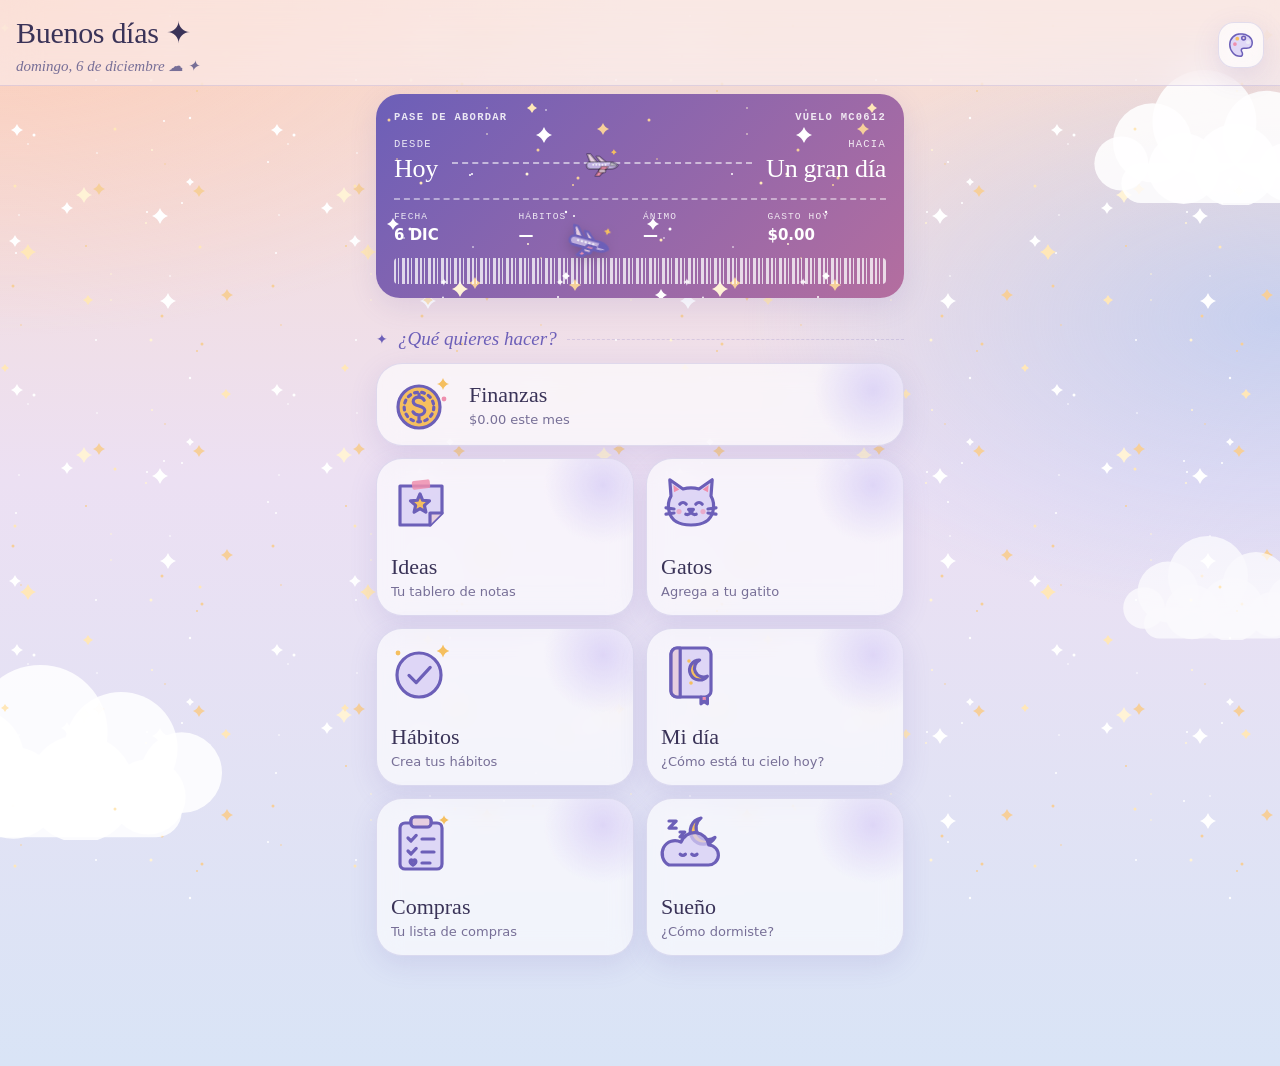
==== commit 8e1f11bc: "Mi día (antes Diario) con selección múltiple e insights; nueva Lista de compras - Mi día: emociones," ====
--- a/docs/index.html
+++ b/docs/index.html
@@ -22,6 +22,7 @@
     <h1 id="title">Hola</h1>
     <p class="subtitle" id="subtitle"></p>
   </div>
+  <a class="home-btn" href="ajustes/" data-nav aria-label="Ajustes"><span data-icon="tab_ajustes"></span></a>
 </header>
 
 <main>
--- a/docs/hub.css
+++ b/docs/hub.css
@@ -47,3 +47,6 @@
 .tile b { font-size: 19px; position: relative; }
 [data-style="journal"] .tile b { font-family: var(--serif); font-weight: 500; font-size: 22px; }
 .tile small { color: var(--muted); font-size: 13px; position: relative; line-height: 1.3; margin-top: 2px; }
+
+.tile.wide { grid-column: 1 / -1; min-height: 0; padding: 16px 16px 16px 92px; }
+.tile.wide .tile-ic { top: 50%; margin-top: -32px; }
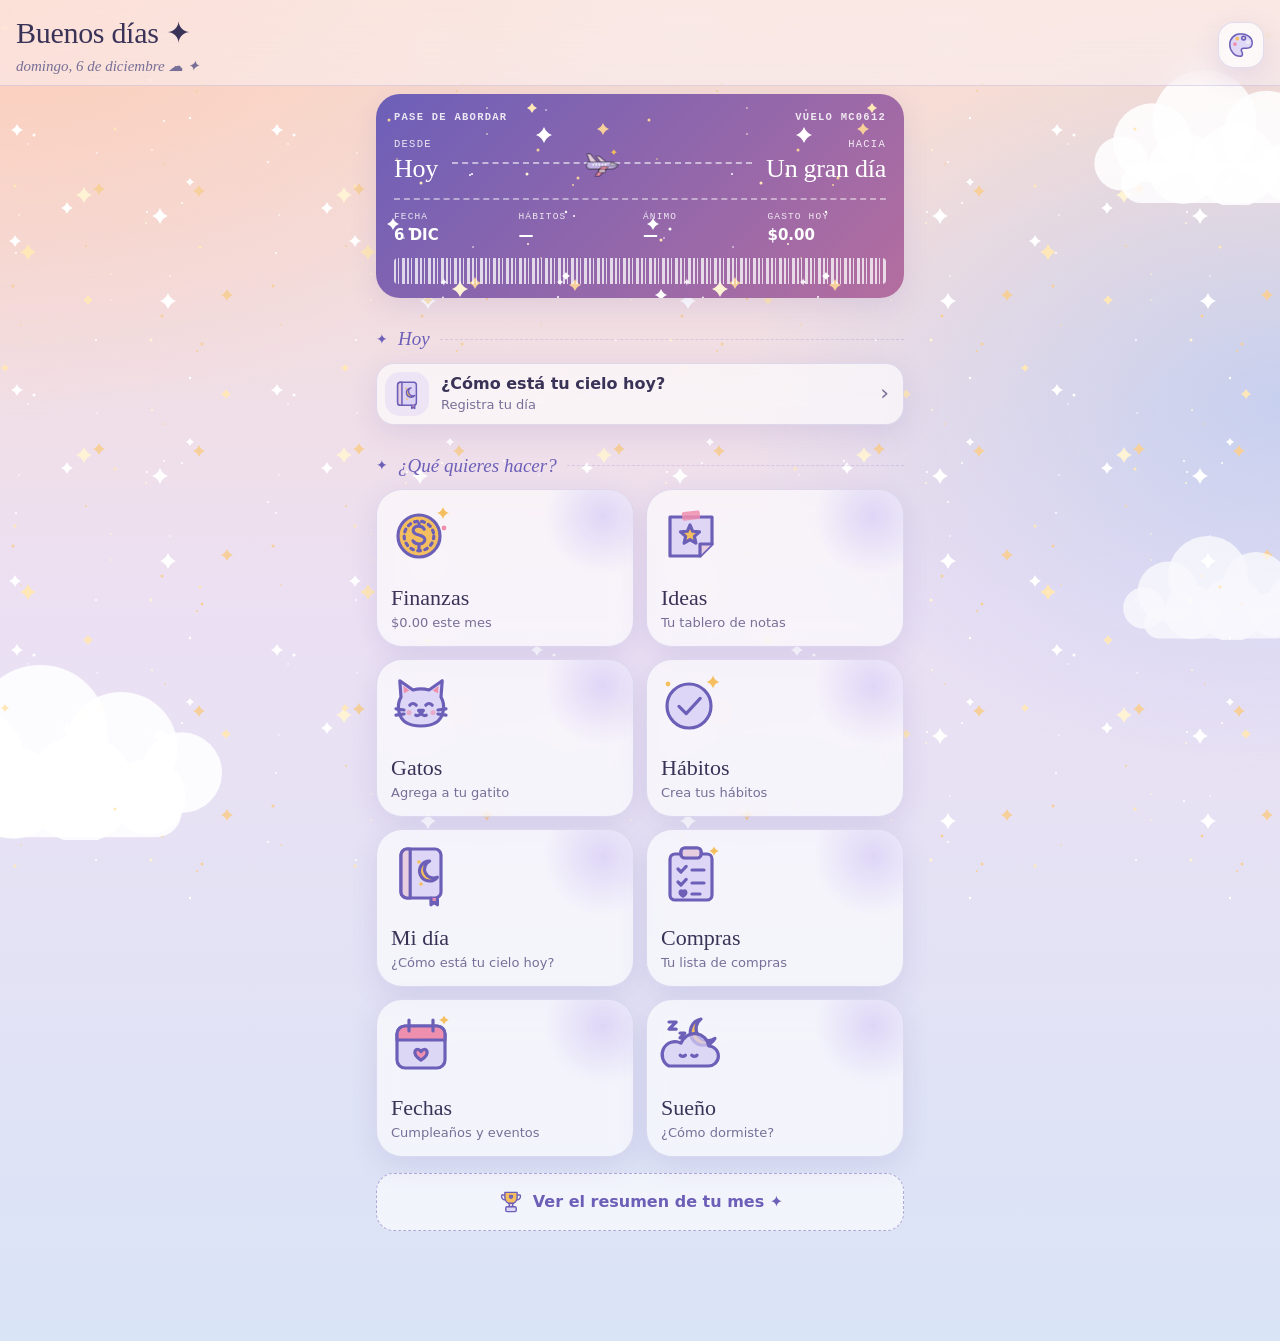
==== commit 13f4f86c: "Agregar Hoy en Inicio, Fechas importantes, Resumen del mes y candado con PIN Co-Authored-By: Claude " ====
--- a/docs/index.html
+++ b/docs/index.html
@@ -28,8 +28,12 @@
 <main>
   <section class="hero bp" id="hero" data-photo-card></section>
 
+  <div id="today"></div>
+
   <h2>¿Qué quieres hacer?</h2>
   <nav class="tiles" id="tiles" aria-label="Secciones"></nav>
+
+  <a class="month-link" href="resumen/" data-nav><span data-icon="trofeo"></span>Ver el resumen de tu mes ✦</a>
 </main>
 
 <script src="shared/icons.js"></script>
--- a/docs/shared/base.css
+++ b/docs/shared/base.css
@@ -709,3 +709,43 @@
 .badge { display: inline-block; border-radius: 999px; padding: 3px 10px; font-size: 12px; font-weight: 700; background: var(--accent-soft); color: var(--text); white-space: nowrap; }
 .badge.late { background: color-mix(in srgb, var(--out) 18%, transparent); color: var(--out); }
 .badge.soon { background: color-mix(in srgb, var(--warn) 20%, transparent); color: var(--warn); }
+
+/* Segundo avión del fondo: más pequeño, más bajo y de derecha a izquierda */
+.sky i.jet.jet2 { top: 62%; left: auto; right: -60px; width: 24px; height: 24px; opacity: .6; animation: jetCross2 56s linear infinite 22s; }
+.sky i.jet.jet2 .ic { width: 24px; height: 24px; transform: scaleX(-1) rotate(-4deg); }
+.sky i.jet.jet2::before { right: auto; left: 85%; width: 180px; background: linear-gradient(270deg, transparent, rgba(255, 255, 255, .8)); }
+@keyframes jetCross2 {
+  0% { transform: translate(0, 0); }
+  30% { transform: translate(calc(-100vw - 300px), -40px); }
+  100% { transform: translate(calc(-100vw - 300px), -40px); }
+}
+
+/* =========================================================
+   Candado con PIN
+   ========================================================= */
+html.locked body > *:not(.lock-screen):not(.sky):not(.photo-bg) { visibility: hidden; }
+.lock-screen {
+  position: fixed; inset: 0; z-index: 100; display: grid; place-items: center; padding: 20px;
+  background: color-mix(in srgb, var(--bg) 55%, transparent); -webkit-backdrop-filter: blur(24px); backdrop-filter: blur(24px);
+  transition: opacity .4s, transform .4s;
+}
+.lock-screen.open { opacity: 0; transform: scale(1.04); pointer-events: none; }
+.lock-box { text-align: center; width: 100%; max-width: 320px; }
+.lock-box.shake { animation: shake .4s; }
+@keyframes shake { 20%, 60% { transform: translateX(-10px); } 40%, 80% { transform: translateX(10px); } }
+.lock-ic .ic { width: 76px; height: 76px; margin: 0 auto; animation: rock 4s ease-in-out infinite; }
+.lock-box h2 { font-size: 30px; color: var(--text); text-transform: none; letter-spacing: 0; margin: 8px 0 2px; display: block; }
+[data-style="journal"] .lock-box h2 { font-family: var(--serif); font-weight: 500; font-style: normal; }
+[data-style="journal"] .lock-box h2::before, [data-style="journal"] .lock-box h2::after { display: none; }
+.lock-box p { color: var(--muted); margin: 0 0 18px; min-height: 22px; }
+.pin-dots { display: flex; justify-content: center; gap: 16px; margin-bottom: 26px; }
+.pin-dots i { width: 16px; height: 16px; border-radius: 50%; border: 2px solid var(--accent); transition: background .15s, transform .15s; }
+.pin-dots i.on { background: var(--accent); transform: scale(1.15); }
+.keypad { display: grid; grid-template-columns: repeat(3, 1fr); gap: 14px; justify-items: center; }
+.keypad button {
+  width: 74px; height: 74px; border-radius: 50%; border: 1px solid var(--border); background: var(--surface);
+  font-size: 28px; font-weight: 500; color: var(--text); box-shadow: var(--shadow);
+}
+.keypad button:active { transform: scale(.92); background: var(--accent-soft); }
+.keypad .kp-link { border: 0; background: none; box-shadow: none; font-size: 13px; color: var(--accent); font-weight: 600; }
+.keypad [data-del] { border: 0; background: none; box-shadow: none; }
--- a/docs/hub.css
+++ b/docs/hub.css
@@ -50,3 +50,27 @@
 
 .tile.wide { grid-column: 1 / -1; min-height: 0; padding: 16px 16px 16px 92px; }
 .tile.wide .tile-ic { top: 50%; margin-top: -32px; }
+
+/* "Hoy" */
+.today { display: grid; gap: 8px; }
+.today-row {
+  display: flex; align-items: center; gap: 12px; text-decoration: none; color: inherit;
+  background: var(--surface); border: 1px solid var(--border); border-radius: 18px; padding: 8px 14px 8px 8px; box-shadow: var(--shadow);
+  -webkit-backdrop-filter: blur(12px); backdrop-filter: blur(12px); animation: rise .42s ease-out both; animation-delay: calc(var(--i) * 45ms);
+}
+.today-row:active { transform: scale(.98); }
+.today-row .bubble { width: 44px; height: 44px; }
+.today-row .main { flex: 1; min-width: 0; display: flex; flex-direction: column; }
+.today-row .t { font-weight: 600; overflow: hidden; text-overflow: ellipsis; white-space: nowrap; }
+.today-row .s { font-size: 13px; color: var(--muted); overflow: hidden; text-overflow: ellipsis; white-space: nowrap; }
+.today-row .chev { color: var(--muted); font-size: 22px; }
+.today-row.hot { border-color: color-mix(in srgb, var(--ic-heart) 55%, transparent); }
+.today-row.hot .s { color: var(--ic-heart); font-weight: 600; }
+.today-row.ok .s { color: var(--in); font-weight: 600; }
+
+.month-link {
+  display: flex; align-items: center; justify-content: center; gap: 8px; margin: 16px 0 0; padding: 14px;
+  border-radius: 18px; text-decoration: none; color: var(--accent); font-weight: 700;
+  background: var(--surface); border: 1px dashed color-mix(in srgb, var(--accent) 50%, transparent);
+}
+.month-link .ic { width: 28px; height: 28px; }
